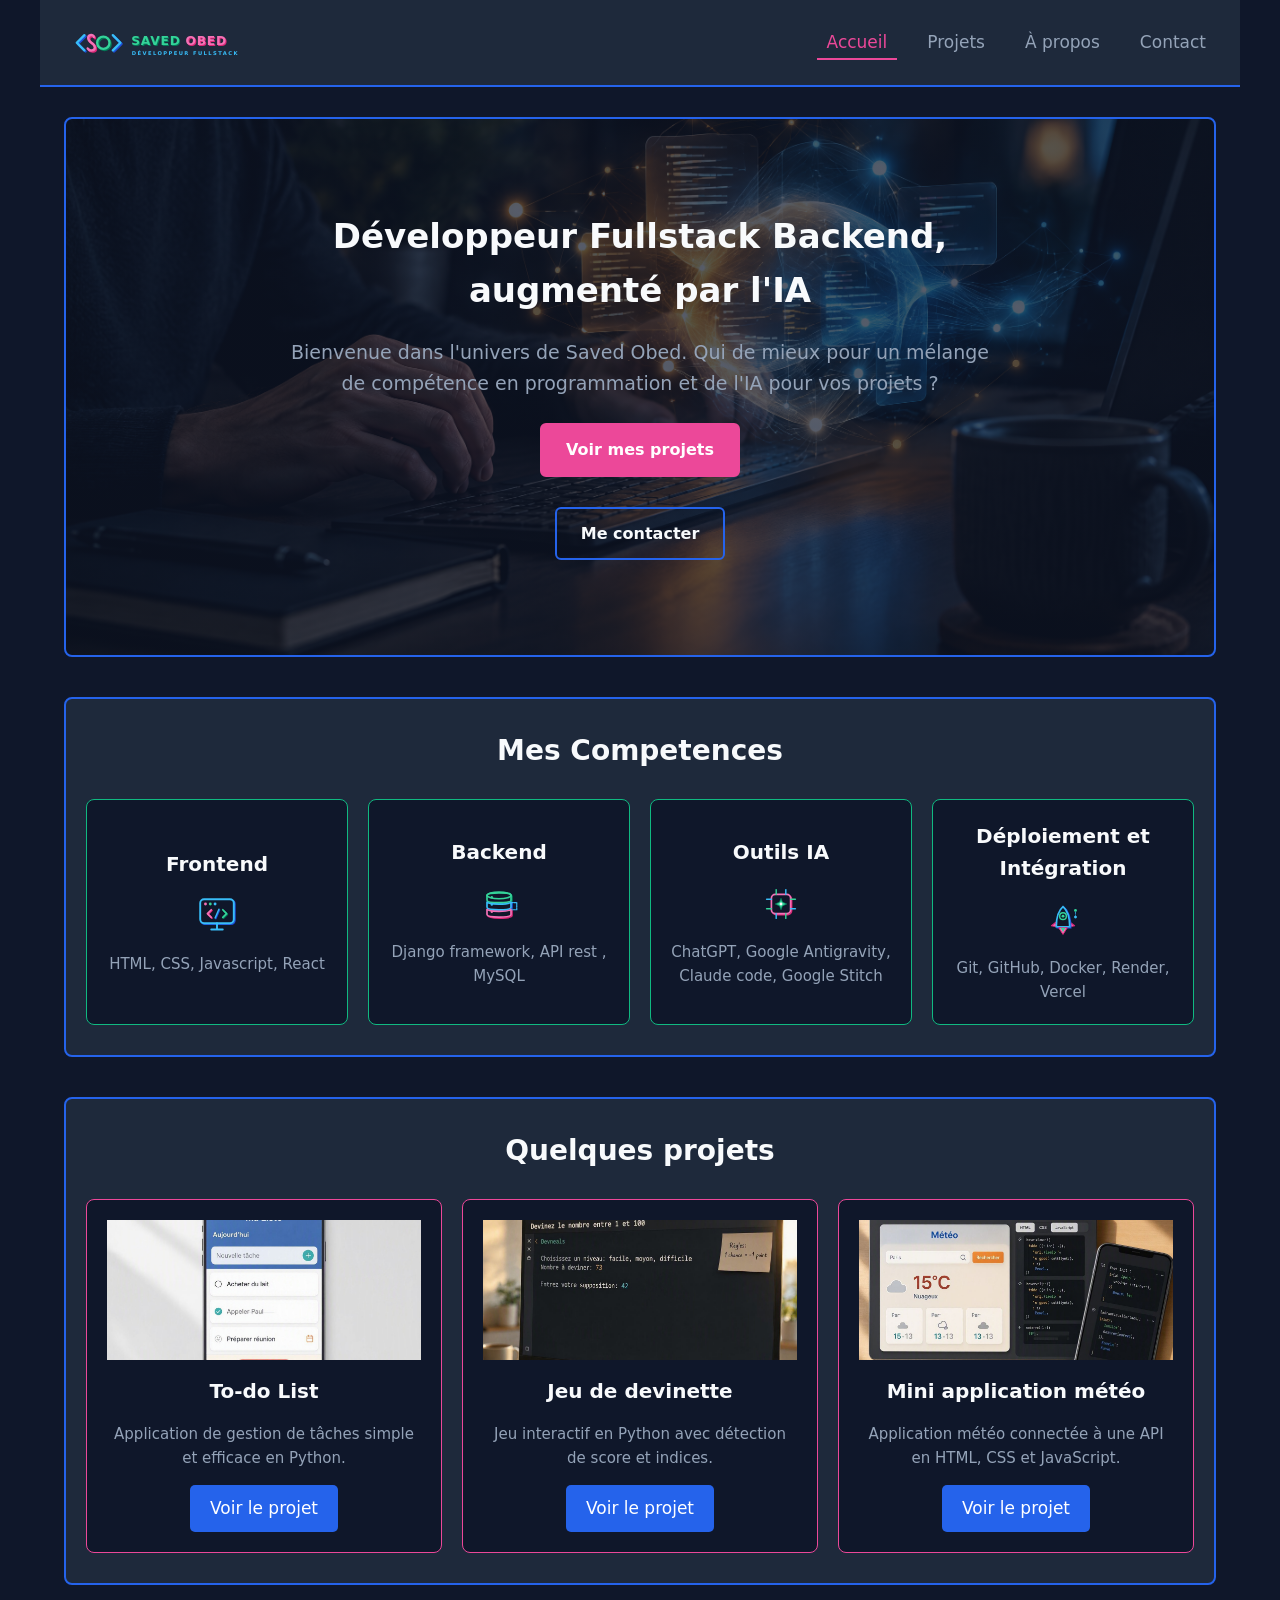
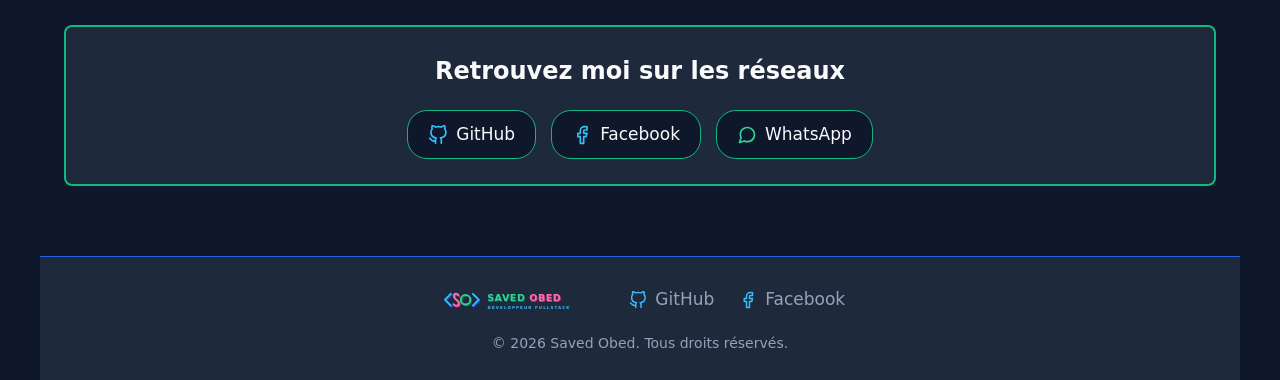
==== index.html @ 8eb466ea "le premier envoi de mon portfolio" ====
<!DOCTYPE html>

<html lang="fr">

<head>
    <meta charset="UTF-8">
    <meta name="viewport" content="width=device-width, initial-scale=1.0">
    <meta name="description" content="Portfolio de Saved-Obed, développeur Fullstack Backend. Découvrez mes projets en Python, Django et JavaScript, augmentés par l'IA.">
    <title>Accueil - Saved-Obed</title>
    <link rel="icon" href="./assets/logo.svg" type="image/svg+xml">
    <link rel="preload" href="./assets/arriereplan-hero.jpg" as="image">
    <link rel="stylesheet" href="style.css">
</head>

<body>
    <header>

        <img src="./assets/logo.svg" alt="Saved-Obed fullstack dev">

        <nav id="navigation">
            <button type="button" class="menu" id="bouton-menu" aria-label="Ouvrir le menu de navigation">
                Menu</button>
            <ul id="liens">
                <li><a href="index.html" class="active">Accueil</a></li>
                <li><a href="projets.html">Projets</a></li>
                <li><a href="about.html">À propos</a></li>
                <li><a href="contact.html">Contact</a></li>
            </ul>
        </nav>
        
    </header>

    <main>

        <section id="hero">

            <h1>Développeur Fullstack Backend, augmenté par l'IA</h1>
            <p>Bienvenue dans l'univers de Saved Obed. 
                Qui de mieux pour un mélange de compétence en programmation et de l'IA pour vos projets ?
            </p>

            <a href="projets.html" id="bouton1">Voir mes projets</a>
            <a href="contact.html" id="bouton2">Me contacter</a>
        </section>

        <section id="competences">

            <h2>Mes Competences</h2>

            <div>

                <div class="cmp">
                    <h3>Frontend</h3>
                    <img src="./assets/icons/frontend.svg" alt="Compétence Frontend">
                    <p>HTML, CSS, Javascript, React</p>
                </div>

                <div class="cmp">
                    <h3>Backend</h3>
                    <img src="./assets/icons/backend.svg" alt="Compétence Backend">
                    <p>Django framework, API rest , MySQL</p>
                </div>

                <div class="cmp">
                    <h3>Outils IA</h3>
                    <img src="./assets/icons/outils-ia.svg" alt="Outils IA">
                    <p>ChatGPT, Google Antigravity, Claude code, Google Stitch</p>
                </div>

                <div class="cmp">
                    <h3>Déploiement et Intégration</h3>
                    <img src="./assets/icons/devops.svg" alt="Déploiement et Intégration">
                    <p>Git, GitHub, Docker, Render, Vercel</p>
                </div>

            </div>

        </section>

        <section id="apercu-projets">

            <h2>Quelques projets</h2>
            
            <div>

                <div class="projet">
                    <img src="./assets/projects/todo_list.jpg" alt="Projet To-do List" loading="lazy">
                    <h3>To-do List</h3>
                    <p>Application de gestion de tâches simple et efficace en Python.</p>
                    <a href="projets.html">Voir le projet</a>
                </div>

                <div class="projet">
                    <img src="./assets/projects/devinette_python.jpg" alt="Projet Jeu de devinette" loading="lazy">
                    <h3>Jeu de devinette</h3>
                    <p>Jeu interactif en Python avec détection de score et indices.</p>
                    <a href="projets.html">Voir le projet</a>
                </div>

                <div class="projet">
                    <img src="./assets/projects/météo-app.jpg" alt="Projet Application météo" loading="lazy">
                    <h3>Mini application météo</h3>
                    <p>Application météo connectée à une API en HTML, CSS et JavaScript.</p>
                    <a href="projets.html">Voir le projet</a>
                </div>

            </div>
        </section>

        <aside>

            <h2>Retrouvez moi sur les réseaux</h2>

            <div>
                <a href="https://github.com/hounzandjiobed" target="_blank" rel="noopener noreferrer"><img src="./assets/icons/github.svg" alt=" lien GitHub"> GitHub</a>
                <a href="https://www.facebook.com/profile.php?id=61586889844103" target="_blank" rel="noopener noreferrer"><img src="./assets/icons/facebook.svg" alt=" lien Facebook"> Facebook</a>
                <a href="https://wa.me/+2290163299483" target="_blank" rel="noopener noreferrer"><img src="./assets/icons/whatsapp.svg" alt=" lien WhatsApp"> WhatsApp</a>
            </div>

        </aside>
        
    </main>

    <footer>

        <div>
            <img src="./assets/logo.svg" alt="Saved-Obed fullstack dev" class="logo">
            <a href="https://github.com/hounzandjiobed" target="_blank" rel="noopener noreferrer"><img src="./assets/icons/github.svg" alt="GitHub" class="footer-icone"> GitHub</a>
            <a href="https://www.facebook.com/profile.php?id=61586889844103" target="_blank" rel="noopener noreferrer"><img src="./assets/icons/facebook.svg" alt="Facebook" class="footer-icone"> Facebook</a>
        </div>

        <p>&copy; 2026 Saved Obed. Tous droits réservés.</p>

    </footer>

    <script src="app.js"></script>
</body>

</html>
---- style.css ----
/* Reset et bases */

* {
    margin: 0;
    padding: 0;
    box-sizing: border-box;
}

/* Variables pour le projet (Palette dominante : Bleu, Rose, Vert) */

:root {
    /* Couleurs principales */
    --couleur-bleu: #2563eb;
    --couleur-rose: #ec4899;
    --couleur-vert: #10b981;

    /* Variantes plus soutenues pour le survol */
    --couleur-bleu-survol: #1d4ed8;
    --couleur-rose-survol: #db2777;
    --couleur-vert-survol: #059669;

    /* Couleurs de fond et surfaces */
    --couleur-fond: #0f172a;
    --couleur-carte: #1e293b;

    /* Couleurs de texte */
    --couleur-texte: #f8fafc;
    --couleur-texte-secondaire: #94a3b8;
}

/* Stylisation générale */

body {
    font-family: system-ui, -apple-system, BlinkMacSystemFont, 'Segoe UI', Roboto, Oxygen, Ubuntu, Cantarell, sans-serif;
    font-size: 17px;
    line-height: 1.6;
    color: var(--couleur-texte);
    background-color: var(--couleur-fond);
    width: 100%;
    min-height: 100vh;
    display: flex;
    flex-direction: column;
}

img {
    display: block;
    object-fit: cover;
}

a {
    text-decoration: none;
    color: inherit;
}

/* Le Header et la Navigation */

header {
    display: flex;
    justify-content: space-between;
    align-items: center;
    max-width: 1200px;
    width: 100%;
    margin: 0 auto;
    padding: 20px 1.5rem;
    background-color: var(--couleur-carte);
    border-bottom: 2px solid var(--couleur-bleu);
}

header img {
    height: 45px;
    width: auto;
    object-fit: contain;
}

header ul {
    display: flex;
    gap: 20px;
    align-items: center;
    list-style: none;
}

.menu{
    display: none;
    background-color: var(--couleur-bleu);
    color: var(--couleur-texte);
    border: 2px solid var(--couleur-rose);
    padding: 6px 10px;
    border-radius: 6px;
    font-weight: 500;
    cursor: pointer;
}

header nav a {
    color: var(--couleur-texte-secondaire);
    font-weight: 500;
    padding: 6px 10px;
    border-bottom: 2px solid transparent;
    transition: color 0.3s ease, border-color 0.3s ease;
}

header nav a:hover {
    color: var(--couleur-rose);
    border-bottom-color: var(--couleur-rose);
}

header nav a.active {
    color: var(--couleur-rose);
    border-bottom-color: var(--couleur-rose);
}

/* Conteneur principal (Main) */

main {
    margin: 0 auto;
    max-width: 1200px;
    width: 100%;
    padding: 30px 1.5rem;
    display: flex;
    flex-direction: column;
    gap: 40px;
}

/* Section Hero */

#hero {
    min-height: 60vh;
    display: flex;
    flex-direction: column;
    justify-content: center;
    align-items: center;
    text-align: center;
    gap: 20px;
    padding: 40px 20px;
    border: 2px solid var(--couleur-bleu);
    border-radius: 8px;

    /* Arrière-plan décomposé propriété par propriété */
    background-image: linear-gradient(rgba(15, 23, 42, 0.70), rgba(15, 23, 42, 0.70)), url(assets/arriereplan-hero.jpg);
    background-position: center;
    background-size: cover;
    background-repeat: no-repeat;
}

#hero h1 {
    color: var(--couleur-texte);
    font-size: 34px;
    max-width: 800px;
}

#hero p {
    color: var(--couleur-texte-secondaire);
    font-size: 19px;
    max-width: 700px;
}

#hero a {
    display: inline-block;
    margin: 5px 10px;
    padding: 12px 24px;
    font-size: 16px;
    font-weight: bold;
    border-radius: 6px;
    transition: transform 0.2s ease, background-color 0.2s ease, border-color 0.2s ease, color 0.2s ease;
}

#hero #bouton1 {
    background-color: var(--couleur-rose);
    color: #ffffff;
    border: 2px solid var(--couleur-rose);
}

#hero #bouton1:hover {
    background-color: var(--couleur-rose-survol);
    border-color: var(--couleur-rose-survol);
    transform: translateY(-2px);
}

#hero #bouton2 {
    background-color: transparent;
    color: var(--couleur-texte);
    border: 2px solid var(--couleur-bleu);
}

#hero #bouton2:hover {
    background-color: var(--couleur-bleu);
    color: #ffffff;
    transform: translateY(-2px);
}

/* Section Compétences */

#competences {
    background-color: var(--couleur-carte);
    border: 2px solid var(--couleur-bleu);
    border-radius: 8px;
    padding: 30px 20px;
    text-align: center;
}

#competences h2 {
    margin-bottom: 25px;
    color: var(--couleur-texte);
    font-size: 28px;
}

#competences > div {
    display: grid;
    grid-template-columns: repeat(auto-fit, minmax(220px, 1fr));
    gap: 20px;
}

.cmp {
    background-color: var(--couleur-fond);
    border: 1px solid var(--couleur-vert);
    border-radius: 8px;
    padding: 20px;
    display: flex;
    flex-direction: column;
    align-items: center;
    justify-content: center;
    gap: 12px;
    text-align: center;
    transition: transform 0.3s ease, border-color 0.3s ease;
}

.cmp:hover {
    transform: translateY(-5px);
    border-color: var(--couleur-vert-survol);
}

.cmp h3 {
    color: var(--couleur-texte);
    font-size: 20px;
}

.cmp img {
    width: 48px;
    height: 48px;
    object-fit: cover;
}

.cmp p {
    color: var(--couleur-texte-secondaire);
    font-size: 15px;
}

/* Section Aperçu des Projets */

#apercu-projets {
    background-color: var(--couleur-carte);
    border: 2px solid var(--couleur-bleu);
    border-radius: 8px;
    padding: 30px 20px;
    text-align: center;
}

#apercu-projets h2 {
    margin-bottom: 25px;
    color: var(--couleur-texte);
    font-size: 28px;
}

#apercu-projets > div {
    display: grid;
    grid-template-columns: repeat(auto-fit, minmax(240px, 1fr));
    gap: 20px;
}

.projet {
    background-color: var(--couleur-fond);
    border: 1px solid var(--couleur-rose);
    border-radius: 8px;
    padding: 20px;
    display: flex;
    flex-direction: column;
    align-items: center;
    gap: 15px;
    text-align: center;
    transition: transform 0.3s ease, border-color 0.3s ease;
}

.projet:hover {
    transform: translateY(-5px);
    border-color: var(--couleur-rose-survol);
}

.projet img {
    width: 100%;
    height: 140px;
    object-fit: cover;
}

.projet h3 {
    color: var(--couleur-texte);
    font-size: 20px;
}

.projet p {
    color: var(--couleur-texte-secondaire);
    font-size: 15px;
}

.projet a {
    margin-top: auto;
    padding: 10px 20px;
    background-color: var(--couleur-bleu);
    color: #ffffff;
    border-radius: 5px;
    font-weight: 500;
    transition: background-color 0.2s ease;
}

.projet a:hover {
    background-color: var(--couleur-bleu-survol);
}

/* Section Réseaux Sociaux (Aside) */

aside {
    background-color: var(--couleur-carte);
    border: 2px solid var(--couleur-vert);
    border-radius: 8px;
    padding: 25px 20px;
    text-align: center;
}

aside h2 {
    margin-bottom: 20px;
    color: var(--couleur-texte);
    font-size: 24px;
}

aside div {
    display: flex;
    justify-content: center;
    align-items: center;
    flex-wrap: wrap;
    gap: 15px;
}

aside a {
    display: inline-flex;
    align-items: center;
    gap: 8px;
    padding: 10px 20px;
    border: 1px solid var(--couleur-vert);
    border-radius: 20px;
    color: var(--couleur-texte);
    background-color: var(--couleur-fond);
    transition: background-color 0.25s ease, color 0.25s ease, transform 0.25s ease;
}

aside a:hover {
    background-color: var(--couleur-vert);
    color: #ffffff;
    transform: scale(1.05);
}

aside img {
    width: 20px;
    height: 20px;
}

/* Le Footer */

footer {
    max-width: 1200px;
    width: 100%;
    margin: 40px auto 0;
    padding: 25px 1.5rem;
    background-color: var(--couleur-carte);
    border-top: 1px solid var(--couleur-bleu);
    display: flex;
    flex-direction: column;
    align-items: center;
    gap: 15px;
    text-align: center;
}

footer div {
    display: flex;
    justify-content: center;
    align-items: center;
    gap: 25px;
    flex-wrap: wrap;
}

.logo {
    height: 35px;
    width: auto;
    object-fit: contain;
}

footer a {
    display: inline-flex;
    align-items: center;
    gap: 8px;
    color: var(--couleur-texte-secondaire);
    transition: color 0.3s ease;
}

footer a:hover {
    color: var(--couleur-rose);
}

.footer-icone {
    width: 18px;
    height: 18px;
}

footer p {
    color: var(--couleur-texte-secondaire);
    font-size: 14px;
}

/* =========================================
   Styles spécifiques pour la page Projets (projets.html)
   ========================================= */

/* En-tête de la page projets */
#partie-projets {
    text-align: center;
    padding: 10px 0;
}

#partie-projets h1 {
    color: var(--couleur-texte);
    font-size: 32px;
    margin-bottom: 10px;
}

#partie-projets p {
    color: var(--couleur-texte-secondaire);
    font-size: 18px;
}

/* Chaque fiche de projet */
.chaque-projet {
    background-color: var(--couleur-carte);
    border: 2px solid var(--couleur-rose);
    border-radius: 8px;
    padding: 25px;
    display: flex;
    flex-direction: column;
    gap: 15px;
    align-items: center;
    transition: transform 0.3s ease, border-color 0.3s ease;
}

.chaque-projet:hover {
    transform: translateY(-5px);
    border-color: var(--couleur-rose-survol);
}

.chaque-projet img {
    margin: 0 auto;
    max-width: 450px;
    width: 100%;
    max-height: 250px;
    object-fit: cover;
    background-color: var(--couleur-fond);
    border-radius: 5px;
    border: 2px solid var(--couleur-texte);
    padding: 15px;
}

.chaque-projet h2 {
    color: var(--couleur-texte);
    font-size: 24px;
}

.chaque-projet p {
    color: var(--couleur-texte-secondaire);
    font-size: 16px;
}

/* Les badges / tags de technologies (Python, HTML, etc.) */
.chaque-projet ul {
    display: flex;
    gap: 10px;
    list-style: none;
    flex-wrap: wrap;
}

.chaque-projet li {
    background-color: var(--couleur-fond);
    border: 1px solid var(--couleur-vert);
    color: var(--couleur-texte-secondaire);
    padding: 4px 12px;
    border-radius: 15px;
    font-size: 13px;
}

/* Bouton du projet */
.chaque-projet a {
    display: inline-block;
    padding: 10px 20px;
    background-color: var(--couleur-bleu);
    color: #ffffff;
    border-radius: 5px;
    font-weight: 500;
    margin-top: 5px;
    transition: background-color 0.2s ease;
}

.chaque-projet a:hover {
    background-color: var(--couleur-bleu-survol);
}

/* Bannière d'appel à l'action pour les clients */
#projet-client {
    background-color: var(--couleur-carte);
    border: 2px solid var(--couleur-vert);
    border-radius: 8px;
    padding: 30px 20px;
    text-align: center;
    display: flex;
    flex-direction: column;
    align-items: center;
    gap: 12px;
}

#projet-client h2 {
    font-size: 24px;
    color: var(--couleur-texte);
}

#projet-client p {
    font-size: 16px;
    color: var(--couleur-texte-secondaire);
}

#projet-client a {
    display: inline-block;
    margin-top: 8px;
    padding: 12px 24px;
    background-color: var(--couleur-rose);
    color: #ffffff;
    border-radius: 6px;
    font-weight: bold;
    transition: transform 0.2s ease, background-color 0.2s ease;
}

#projet-client a:hover {
    background-color: var(--couleur-rose-survol);
    transform: translateY(-2px);
}

/* =========================================
   Styles spécifiques pour la page À propos (about.html)
   ========================================= */

/* Section de présentation générale */
.partie-a_propos {
    background-color: var(--couleur-carte);
    border: 2px solid var(--couleur-bleu);
    border-radius: 8px;
    padding: 30px;
    display: flex;
    gap: 30px;
    align-items: center;
    flex-wrap: wrap;
}

.partie-a_propos img {
    width: 260px;
    max-height: 500px;
    border-radius: 5px;
    border: 3px solid var(--couleur-rose);
    object-fit: cover;
    margin: 0 auto;
}

.partie-a_propos > div {
    flex: 1;
    min-width: 300px;
    display: flex;
    flex-direction: column;
    gap: 15px;
}

.partie-a_propos h2 {
    color: var(--couleur-texte);
    font-size: 26px;
    margin-bottom: 5px;
}

.partie-a_propos p {
    color: var(--couleur-texte-secondaire);
    font-size: 16px;
}

/* Encart frappant pour la vision IA */
.vision {
    background-color: var(--couleur-fond);
    border-left: 2px solid var(--couleur-rose);
    border-radius: 4px;
    padding: 15px 20px;
    margin-top: 10px;
    display: flex;
    flex-direction: column;
    gap: 10px;
}

.vision p {
    color: var(--couleur-texte);
    font-size: 16px;
    line-height: 1.6;
}

.vision p strong {
    color: var(--couleur-rose);
    font-size: 17px;
}

/* Bouton Télécharger mon CV */
#telecharger {
    display: inline-block;
    align-self: center;
    padding: 12px 24px;
    background-color: var(--couleur-rose);
    color: #ffffff;
    font-weight: bold;
    border-radius: 6px;
    border: 2px solid var(--couleur-rose);
    text-align: center;
    transition: transform 0.2s ease, background-color 0.2s ease, border-color 0.2s ease;
}

#telecharger:hover {
    background-color: var(--couleur-rose-survol);
    border-color: var(--couleur-rose-survol);
    transform: translateY(-2px);
}

/* Section Certifications */
#mes-certifications {
    background-color: var(--couleur-carte);
    border: 2px solid var(--couleur-bleu);
    border-radius: 8px;
    padding: 30px 20px;
    text-align: center;
}

#mes-certifications h2 {
    color: var(--couleur-texte);
    font-size: 28px;
    margin-bottom: 25px;
}

#chaque-certificat {
    display: grid;
    grid-template-columns: repeat(auto-fit, minmax(250px, 1fr));
    gap: 20px;
}

#chaque-certificat > div {
    background-color: var(--couleur-fond);
    border: 1px solid var(--couleur-vert);
    border-radius: 8px;
    padding: 20px;
    display: flex;
    flex-direction: column;
    align-items: center;
    gap: 15px;
    text-align: center;
    transition: transform 0.3s ease, border-color 0.3s ease;
}

#chaque-certificat > div:hover {
    transform: translateY(-5px);
    border-color: var(--couleur-vert-survol);
}

#chaque-certificat h3 {
    color: var(--couleur-texte);
    font-size: 19px;
}

#chaque-certificat img {
    width: 100%;
    max-height: 140px;
    object-fit: contain;
}

#chaque-certificat ul {
    list-style: none;
    color: var(--couleur-texte-secondaire);
    font-size: 14px;
    display: flex;
    flex-direction: column;
    gap: 5px;
}

#chaque-certificat a {
    margin-top: auto;
    padding: 8px 18px;
    background-color: var(--couleur-bleu);
    color: #ffffff;
    border-radius: 5px;
    font-weight: 500;
    transition: background-color 0.2s ease;
}

#chaque-certificat a:hover {
    background-color: var(--couleur-bleu-survol);
}

/* =========================================
   Styles spécifiques pour la page Contact (contact.html)
   ========================================= */

/* Le formulaire de contact */
#formulaire-contact {
    background-color: var(--couleur-carte);
    border: 2px solid var(--couleur-bleu);
    border-radius: 6px;
    padding: 30px;
    max-width: 650px;
    width: 100%;
    margin: 0 auto;
    display: flex;
    flex-direction: column;
    gap: 20px;
}

#formulaire-contact div {
    display: flex;
    flex-direction: column;
    gap: 8px;
}

#formulaire-contact label {
    color: var(--couleur-texte);
    font-size: 15px;
    font-weight: 500;
}

#formulaire-contact input,
#formulaire-contact textarea {
    width: 100%;
    padding: 12px 15px;
    background-color: var(--couleur-fond);
    border: 1px solid var(--couleur-bleu);
    border-radius: 6px;
    color: var(--couleur-texte);
    font-size: 15px;
    font-family: inherit;
    outline: none;
    transition: border-color 0.2s ease;
}

#formulaire-contact input:focus,
#formulaire-contact textarea:focus {
    border-color: var(--couleur-rose);
}

#formulaire-contact textarea {
    min-height: 120px;
    resize: vertical;
}

#formulaire-contact button {
    max-width: 200px;
    width: 100%;
    padding: 14px 24px;
    background-color: var(--couleur-rose);
    color: #ffffff;
    border: none;
    border-radius: 6px;
    font-size: 16px;
    font-weight: bold;
    cursor: pointer;
    margin: 0 auto;
    transition: transform 0.2s ease, background-color 0.2s ease;
}

#formulaire-contact button:hover {
    background-color: var(--couleur-rose-survol);
    transform: translateY(-2px);
}

.erreur {
    color: var(--couleur-rose);
    font-size: 18px;
    min-height: 25px;
    text-align: center;
    background-color: var(--couleur-texte-secondaire);
    border-radius: 12px;
    max-width: 320px;
    margin: 10px auto;
}

.resultat {
    color: var(--couleur-rose);
    font-size: 18px;
    min-height: 25px;
    text-align: center;
    background-color: var(--couleur-texte-secondaire);
    border-radius: 12px;
    max-width: 320px;
    margin: 10px auto;
}

/* Encart des coordonnées directes */
#contact-direct {
    background-color: var(--couleur-carte);
    border: 2px solid var(--couleur-vert);
    border-radius: 8px;
    padding: 30px;
    max-width: 650px;
    width: 100%;
    margin: 0 auto;
    text-align: center;
}

#contact-direct h2 {
    color: var(--couleur-texte);
    font-size: 22px;
    margin-bottom: 15px;
}

#contact-direct ul {
    list-style: none;
    display: flex;
    flex-direction: column;
    gap: 12px;
}

#contact-direct li {
    color: var(--couleur-texte-secondaire);
    font-size: 16px;
}

#contact-direct a {
    color: var(--couleur-vert);
    font-weight: 500;
    transition: color 0.2s ease;
}

#contact-direct a:hover {
    color: var(--couleur-rose);
}

/* =========================================
   Responsivité — Tablette (max 900px)
   ========================================= */

@media (max-width: 900px) {

    /* Header : réduire les espacements */
    header {
        padding: 15px 1rem;
    }

    header img {
        height: 38px;
    }

    header ul {
        gap: 12px;
    }

    /* Hero : réduire les tailles de police */
    #hero h1 {
        font-size: 26px;
    }

    #hero p {
        font-size: 17px;
    }

    /* À propos : la photo passe au-dessus du texte */
    .partie-a_propos {
        flex-direction: column;
        align-items: center;
    }

    .partie-a_propos img {
        width: 200px;
    }

    .partie-a_propos > div {
        min-width: unset;
        width: 100%;
    }
}

/* =========================================
   Responsivité — Mobile (max 600px)
   ========================================= */

@media (max-width: 600px) {


    /* Le nav sert de repère pour positionner le menu déroulant */
    #navigation {
        position: relative;
    }

    /* Affichage du bouton Menu en mobile */
    .menu {
        display: block;
    }

    /* Masquer le menu <ul> par défaut en mobile */
    header ul {
        display: none;
        flex-direction: column;
        position: absolute;
        top: calc(100% + 10px);
        right: 0;
        width: 180px;
        background-color: var(--couleur-carte);
        border: 2px solid var(--couleur-bleu);
        border-radius: 8px;
        padding: 10px;
        gap: 10px;
        z-index: 1000;
    }

    /* S'assurer que les liens restent visibles à l'intérieur du ul */
    header nav a {
        display: block;
        width: 100%;
        text-align: center;
        padding: 8px 0;
    }

    /* Classe toggle JS : affiche le menu au clic */
    header ul.visible {
        display: flex;
    }

    /* Main : réduire le padding */
    main {
        padding: 20px 1rem;
        gap: 25px;
    }

    /* Hero : tout en colonne, textes compacts */
    #hero {
        min-height: auto;
        padding: 30px 15px;
        gap: 15px;
    }

    #hero h1 {
        font-size: 22px;
    }

    #hero p {
        font-size: 15px;
    }

    #hero a {
        width: 100%;
        text-align: center;
        margin: 4px 0;
    }

    /* Compétences : 1 colonne sur mobile */
    #competences > div {
        grid-template-columns: 1fr;
    }

    /* Projets : 1 colonne sur mobile */
    #apercu-projets > div {
        grid-template-columns: 1fr;
    }

    /* À propos : photo centrée et plus petite */
    .partie-a_propos {
        flex-direction: column;
        padding: 20px 15px;
        gap: 20px;
    }

    .partie-a_propos img {
        width: 160px;
    }

    .partie-a_propos h2 {
        font-size: 22px;
    }

    .partie-a_propos p {
        font-size: 15px;
    }

    /* Vision : padding réduit */
    .vision {
        padding: 12px 15px;
    }

    /* Certifications : 1 colonne */
    #chaque-certificat {
        grid-template-columns: 1fr;
    }

    /* Formulaire : pleine largeur */
    #formulaire-contact,
    #contact-direct {
        padding: 20px 15px;
    }

    /* Footer : compact */
    footer {
        padding: 20px 1rem;
        gap: 10px;
    }

    footer div {
        flex-direction: column;
        gap: 12px;
    }

    /* Aside (réseaux sociaux) */
    aside div {
        flex-direction: column;
        align-items: center;
    }

    /* Page Projets : 1 colonne */
    .chaque-projet ul {
        justify-content: center;
    }
}
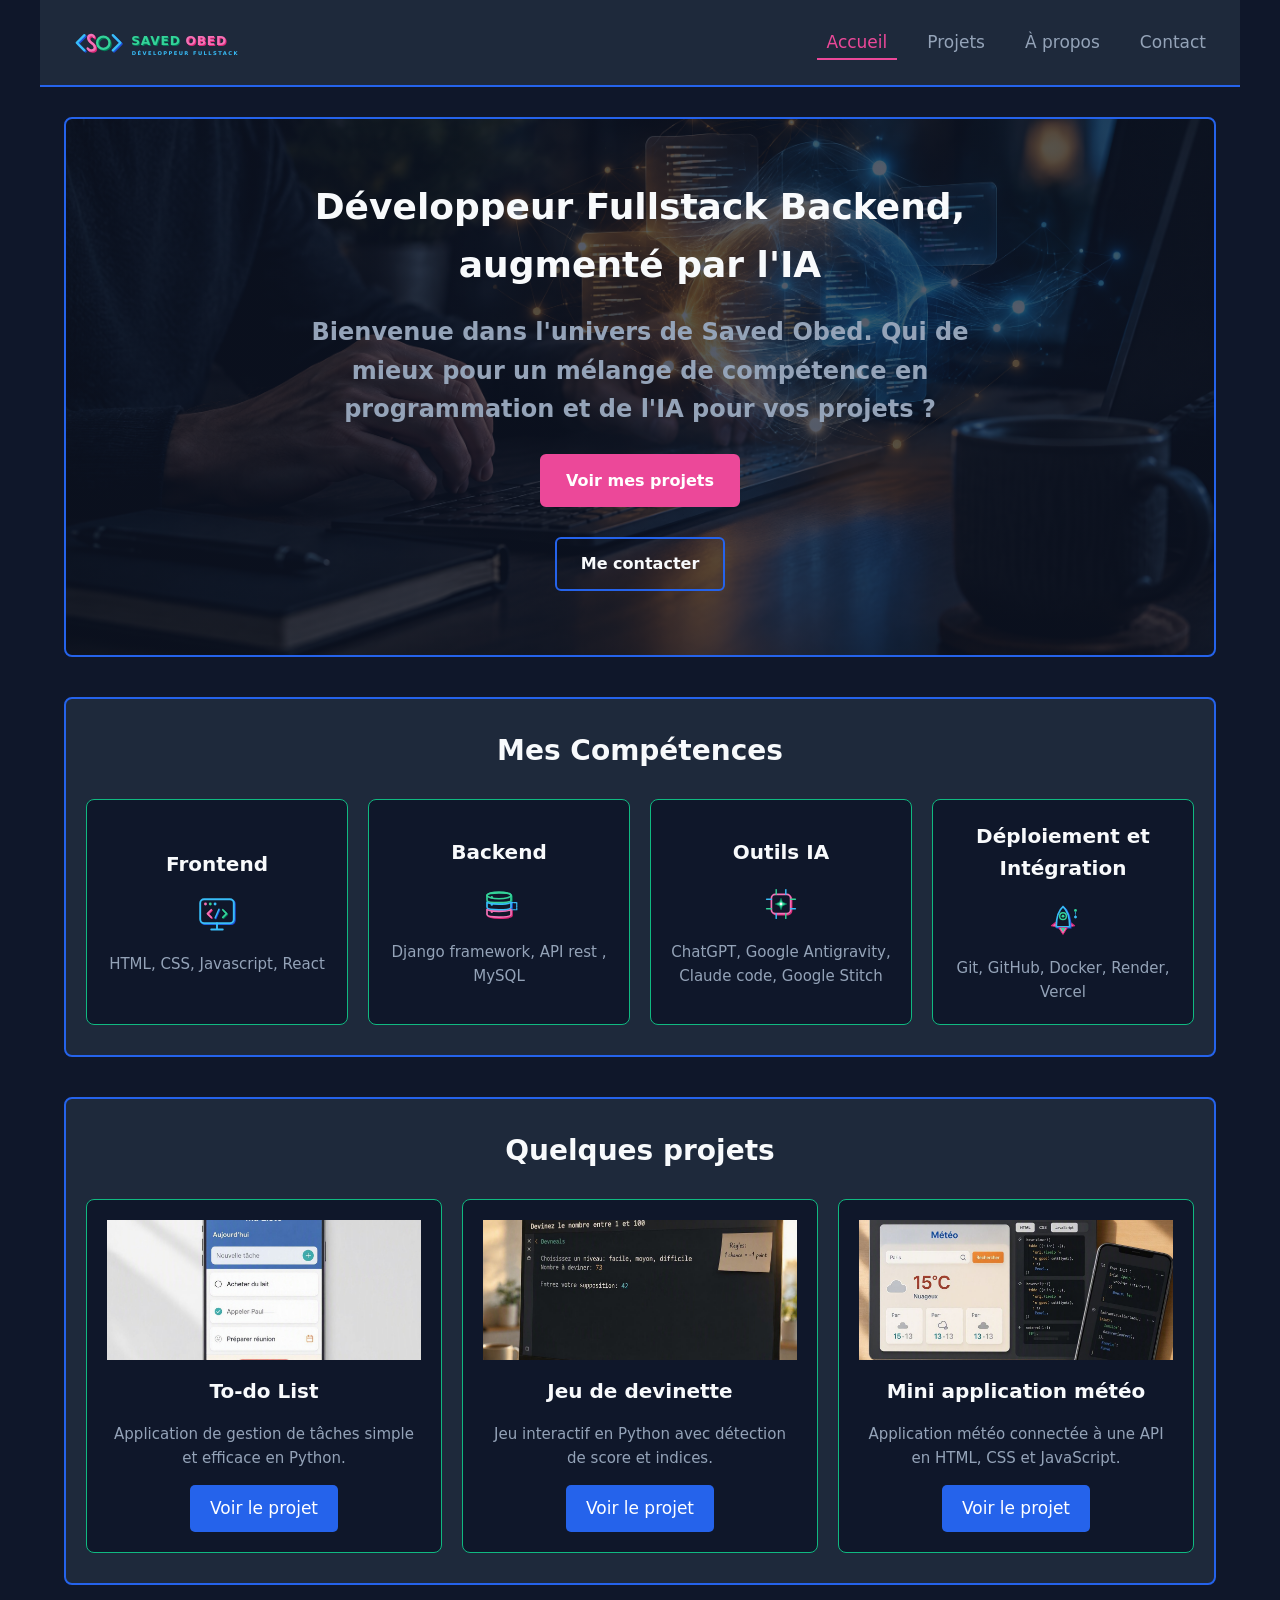
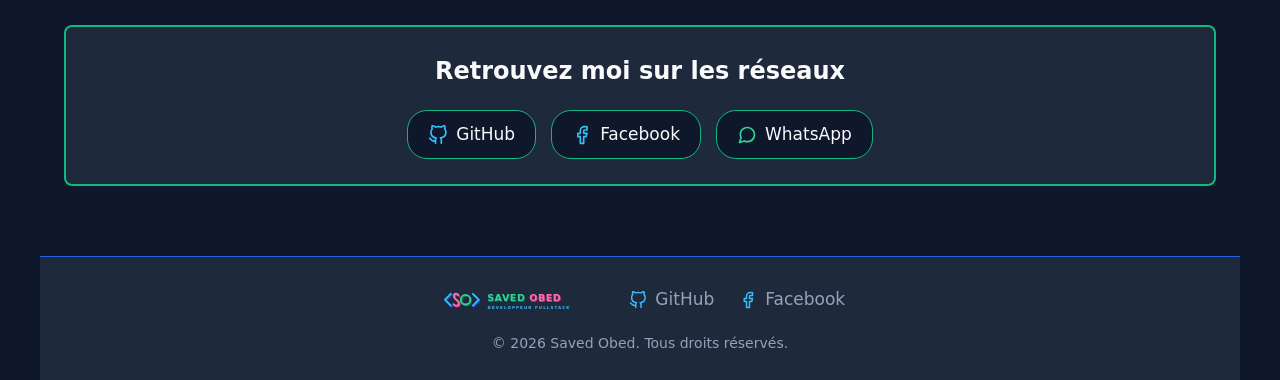
==== commit c4b28661: "amélioration du design de la page" ====
--- a/index.html
+++ b/index.html
@@ -45,7 +45,7 @@
 
         <section id="competences">
 
-            <h2>Mes Competences</h2>
+            <h2>Mes Compétences</h2>
 
             <div>
 
--- a/style.css
+++ b/style.css
@@ -6,29 +6,29 @@
     box-sizing: border-box;
 }
 
-/* Variables pour le projet (Palette dominante : Bleu, Rose, Vert) */
+
 
 :root {
-    /* Couleurs principales */
+    
     --couleur-bleu: #2563eb;
     --couleur-rose: #ec4899;
     --couleur-vert: #10b981;
 
-    /* Variantes plus soutenues pour le survol */
+   
     --couleur-bleu-survol: #1d4ed8;
     --couleur-rose-survol: #db2777;
     --couleur-vert-survol: #059669;
 
-    /* Couleurs de fond et surfaces */
+    
     --couleur-fond: #0f172a;
     --couleur-carte: #1e293b;
 
-    /* Couleurs de texte */
+    
     --couleur-texte: #f8fafc;
     --couleur-texte-secondaire: #94a3b8;
 }
 
-/* Stylisation générale */
+
 
 body {
     font-family: system-ui, -apple-system, BlinkMacSystemFont, 'Segoe UI', Roboto, Oxygen, Ubuntu, Cantarell, sans-serif;
@@ -52,7 +52,7 @@
     color: inherit;
 }
 
-/* Le Header et la Navigation */
+/* Le header */
 
 header {
     display: flex;
@@ -108,7 +108,7 @@
     border-bottom-color: var(--couleur-rose);
 }
 
-/* Conteneur principal (Main) */
+
 
 main {
     margin: 0 auto;
@@ -120,7 +120,7 @@
     gap: 40px;
 }
 
-/* Section Hero */
+/*la section hero */
 
 #hero {
     min-height: 60vh;
@@ -133,8 +133,6 @@
     padding: 40px 20px;
     border: 2px solid var(--couleur-bleu);
     border-radius: 8px;
-
-    /* Arrière-plan décomposé propriété par propriété */
     background-image: linear-gradient(rgba(15, 23, 42, 0.70), rgba(15, 23, 42, 0.70)), url(assets/arriereplan-hero.jpg);
     background-position: center;
     background-size: cover;
@@ -143,13 +141,14 @@
 
 #hero h1 {
     color: var(--couleur-texte);
-    font-size: 34px;
+    font-size: 36px;
     max-width: 800px;
 }
 
 #hero p {
     color: var(--couleur-texte-secondaire);
-    font-size: 19px;
+    font-size: 24px;
+    font-weight: 600;
     max-width: 700px;
 }
 
@@ -187,7 +186,7 @@
     transform: translateY(-2px);
 }
 
-/* Section Compétences */
+/* la section compétences */
 
 #competences {
     background-color: var(--couleur-carte);
@@ -244,7 +243,7 @@
     font-size: 15px;
 }
 
-/* Section Aperçu des Projets */
+/* la section aperçu des projets */
 
 #apercu-projets {
     background-color: var(--couleur-carte);
@@ -268,7 +267,7 @@
 
 .projet {
     background-color: var(--couleur-fond);
-    border: 1px solid var(--couleur-rose);
+    border: 1px solid var(--couleur-vert);
     border-radius: 8px;
     padding: 20px;
     display: flex;
@@ -314,7 +313,7 @@
     background-color: var(--couleur-bleu-survol);
 }
 
-/* Section Réseaux Sociaux (Aside) */
+/* la section réseaux sociaux */
 
 aside {
     background-color: var(--couleur-carte);
@@ -361,7 +360,7 @@
     height: 20px;
 }
 
-/* Le Footer */
+/* le footer */
 
 footer {
     max-width: 1200px;
@@ -413,11 +412,8 @@
     font-size: 14px;
 }
 
-/* =========================================
-   Styles spécifiques pour la page Projets (projets.html)
-   ========================================= */
-
-/* En-tête de la page projets */
+/*  la page Projets */
+
 #partie-projets {
     text-align: center;
     padding: 10px 0;
@@ -434,10 +430,10 @@
     font-size: 18px;
 }
 
-/* Chaque fiche de projet */
+
 .chaque-projet {
     background-color: var(--couleur-carte);
-    border: 2px solid var(--couleur-rose);
+    border: 2px solid var(--couleur-bleu);
     border-radius: 8px;
     padding: 25px;
     display: flex;
@@ -449,7 +445,7 @@
 
 .chaque-projet:hover {
     transform: translateY(-5px);
-    border-color: var(--couleur-rose-survol);
+    border-color: var(--couleur-bleu-survol);
 }
 
 .chaque-projet img {
@@ -460,7 +456,7 @@
     object-fit: cover;
     background-color: var(--couleur-fond);
     border-radius: 5px;
-    border: 2px solid var(--couleur-texte);
+    border: 2px solid var(--couleur-vert);
     padding: 15px;
 }
 
@@ -474,7 +470,6 @@
     font-size: 16px;
 }
 
-/* Les badges / tags de technologies (Python, HTML, etc.) */
 .chaque-projet ul {
     display: flex;
     gap: 10px;
@@ -491,7 +486,7 @@
     font-size: 13px;
 }
 
-/* Bouton du projet */
+
 .chaque-projet a {
     display: inline-block;
     padding: 10px 20px;
@@ -507,7 +502,7 @@
     background-color: var(--couleur-bleu-survol);
 }
 
-/* Bannière d'appel à l'action pour les clients */
+
 #projet-client {
     background-color: var(--couleur-carte);
     border: 2px solid var(--couleur-vert);
@@ -546,11 +541,9 @@
     transform: translateY(-2px);
 }
 
-/* =========================================
-   Styles spécifiques pour la page À propos (about.html)
-   ========================================= */
-
-/* Section de présentation générale */
+
+/*  la page à propos */
+
 .partie-a_propos {
     background-color: var(--couleur-carte);
     border: 2px solid var(--couleur-bleu);
@@ -566,9 +559,14 @@
     width: 260px;
     max-height: 500px;
     border-radius: 5px;
-    border: 3px solid var(--couleur-rose);
+    border: 2px solid var(--couleur-vert-survol);
     object-fit: cover;
     margin: 0 auto;
+}
+
+#apropos-titre{
+    margin: 0 auto;
+    text-align: center;
 }
 
 .partie-a_propos > div {
@@ -587,13 +585,13 @@
 
 .partie-a_propos p {
     color: var(--couleur-texte-secondaire);
-    font-size: 16px;
-}
-
-/* Encart frappant pour la vision IA */
+    font-size: 18px;
+}
+
+
 .vision {
     background-color: var(--couleur-fond);
-    border-left: 2px solid var(--couleur-rose);
+    border-left: 2px solid var(--couleur-vert-survol);
     border-radius: 4px;
     padding: 15px 20px;
     margin-top: 10px;
@@ -613,7 +611,7 @@
     font-size: 17px;
 }
 
-/* Bouton Télécharger mon CV */
+
 #telecharger {
     display: inline-block;
     align-self: center;
@@ -633,7 +631,8 @@
     transform: translateY(-2px);
 }
 
-/* Section Certifications */
+/*  la Section Certifications */
+
 #mes-certifications {
     background-color: var(--couleur-carte);
     border: 2px solid var(--couleur-bleu);
@@ -656,7 +655,7 @@
 
 #chaque-certificat > div {
     background-color: var(--couleur-fond);
-    border: 1px solid var(--couleur-vert);
+    border: 1px solid var(--couleur-vert-survol);
     border-radius: 8px;
     padding: 20px;
     display: flex;
@@ -669,7 +668,7 @@
 
 #chaque-certificat > div:hover {
     transform: translateY(-5px);
-    border-color: var(--couleur-vert-survol);
+    border-color: var(--couleur-vert);
 }
 
 #chaque-certificat h3 {
@@ -706,11 +705,20 @@
     background-color: var(--couleur-bleu-survol);
 }
 
-/* =========================================
-   Styles spécifiques pour la page Contact (contact.html)
-   ========================================= */
-
-/* Le formulaire de contact */
+/*  la page de contact */
+
+.phrase{
+    margin: 0 auto;
+    color: var(--couleur-vert-survol);
+    font-weight: 500; 
+}
+
+#contact-titre{
+    margin: 0 auto; 
+}
+
+/*  le formulaire  */
+
 #formulaire-contact {
     background-color: var(--couleur-carte);
     border: 2px solid var(--couleur-bleu);
@@ -802,7 +810,7 @@
     margin: 10px auto;
 }
 
-/* Encart des coordonnées directes */
+
 #contact-direct {
     background-color: var(--couleur-carte);
     border: 2px solid var(--couleur-vert);
@@ -842,13 +850,11 @@
     color: var(--couleur-rose);
 }
 
-/* =========================================
-   Responsivité — Tablette (max 900px)
-   ========================================= */
+/* la Responsivité — Tablette */
 
 @media (max-width: 900px) {
 
-    /* Header : réduire les espacements */
+
     header {
         padding: 15px 1rem;
     }
@@ -861,7 +867,6 @@
         gap: 12px;
     }
 
-    /* Hero : réduire les tailles de police */
     #hero h1 {
         font-size: 26px;
     }
@@ -870,7 +875,6 @@
         font-size: 17px;
     }
 
-    /* À propos : la photo passe au-dessus du texte */
     .partie-a_propos {
         flex-direction: column;
         align-items: center;
@@ -884,26 +888,20 @@
         min-width: unset;
         width: 100%;
     }
-}
-
-/* =========================================
-   Responsivité — Mobile (max 600px)
-   ========================================= */
+
+     }
+
+/* la Responsivité — Mobile */
 
 @media (max-width: 600px) {
 
-
-    /* Le nav sert de repère pour positionner le menu déroulant */
     #navigation {
         position: relative;
     }
 
-    /* Affichage du bouton Menu en mobile */
     .menu {
         display: block;
     }
-
-    /* Masquer le menu <ul> par défaut en mobile */
     header ul {
         display: none;
         flex-direction: column;
@@ -919,7 +917,7 @@
         z-index: 1000;
     }
 
-    /* S'assurer que les liens restent visibles à l'intérieur du ul */
+    
     header nav a {
         display: block;
         width: 100%;
@@ -927,18 +925,14 @@
         padding: 8px 0;
     }
 
-    /* Classe toggle JS : affiche le menu au clic */
     header ul.visible {
         display: flex;
     }
-
-    /* Main : réduire le padding */
     main {
         padding: 20px 1rem;
         gap: 25px;
     }
 
-    /* Hero : tout en colonne, textes compacts */
     #hero {
         min-height: auto;
         padding: 30px 15px;
@@ -959,17 +953,14 @@
         margin: 4px 0;
     }
 
-    /* Compétences : 1 colonne sur mobile */
     #competences > div {
         grid-template-columns: 1fr;
     }
 
-    /* Projets : 1 colonne sur mobile */
     #apercu-projets > div {
         grid-template-columns: 1fr;
     }
 
-    /* À propos : photo centrée et plus petite */
     .partie-a_propos {
         flex-direction: column;
         padding: 20px 15px;
@@ -982,29 +973,32 @@
 
     .partie-a_propos h2 {
         font-size: 22px;
+        text-align: center;
     }
 
     .partie-a_propos p {
         font-size: 15px;
     }
 
-    /* Vision : padding réduit */
+
     .vision {
         padding: 12px 15px;
     }
 
-    /* Certifications : 1 colonne */
     #chaque-certificat {
         grid-template-columns: 1fr;
     }
 
-    /* Formulaire : pleine largeur */
+    .phrase{
+        margin: 0 auto;
+        text-align: center;
+    }
+
     #formulaire-contact,
     #contact-direct {
         padding: 20px 15px;
     }
 
-    /* Footer : compact */
     footer {
         padding: 20px 1rem;
         gap: 10px;
@@ -1015,13 +1009,12 @@
         gap: 12px;
     }
 
-    /* Aside (réseaux sociaux) */
     aside div {
         flex-direction: column;
         align-items: center;
     }
 
-    /* Page Projets : 1 colonne */
+    
     .chaque-projet ul {
         justify-content: center;
     }
